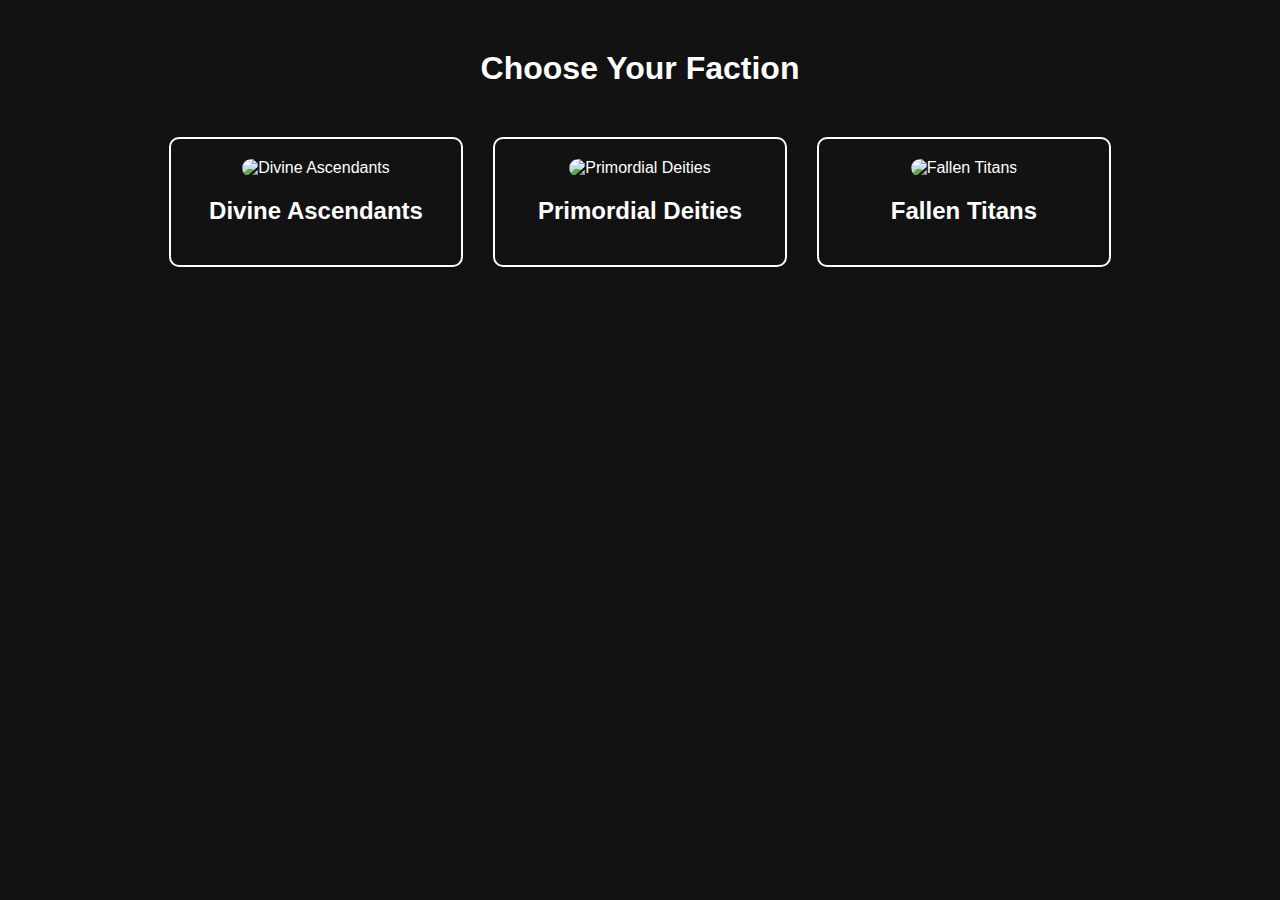
==== index.html @ 0a84ab9f "Added full minting page functionality" ====
<!DOCTYPE html>
<html lang="en">
<head>
    <meta charset="UTF-8">
    <meta name="viewport" content="width=device-width, initial-scale=1.0">
    <title>Pure Soul NFT - Faction Selection</title>
    <link rel="stylesheet" href="css/style.css">
</head>
<body>
    <h1>Choose Your Faction</h1>
    <div class="faction-container">
        <a href="mint-divine.html" class="faction divine">
            <img src="images/divine-banner.jpg" alt="Divine Ascendants">
            <h2>Divine Ascendants</h2>
        </a>
        <a href="mint-primordial.html" class="faction primordial">
            <img src="images/primordial-banner.jpg" alt="Primordial Deities">
            <h2>Primordial Deities</h2>
        </a>
        <a href="mint-fallen.html" class="faction fallen">
            <img src="images/fallen-banner.jpg" alt="Fallen Titans">
            <h2>Fallen Titans</h2>
        </a>
    </div>
</body>
</html>
---- css/style.css ----
body {
    font-family: Arial, sans-serif;
    background-color: #121212;
    color: white;
    text-align: center;
    margin: 0;
    padding: 0;
}

h1 {
    margin-top: 50px;
}

.faction-container {
    display: flex;
    justify-content: center;
    gap: 30px;
    margin-top: 50px;
}

.faction {
    text-decoration: none;
    color: white;
    text-align: center;
    border: 2px solid white;
    padding: 20px;
    border-radius: 10px;
    width: 250px;
    transition: 0.3s;
}

.faction img {
    width: 100%;
    height: auto;
    border-radius: 10px;
}

.faction:hover {
    transform: scale(1.05);
    border-color: gold;
}
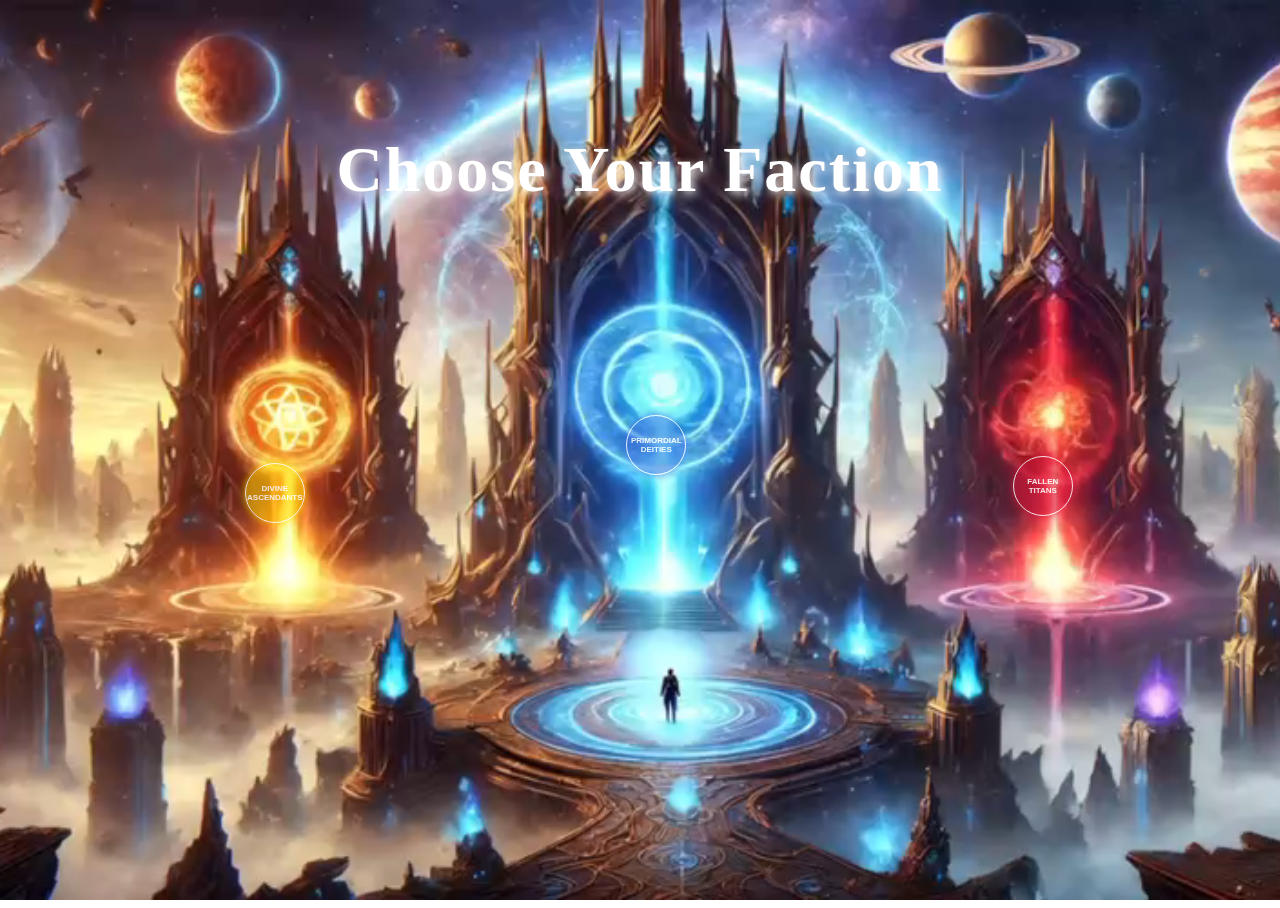
==== commit bdd408f7: "Updated site files" ====
--- a/index.html
+++ b/index.html
@@ -3,24 +3,38 @@
 <head>
     <meta charset="UTF-8">
     <meta name="viewport" content="width=device-width, initial-scale=1.0">
-    <title>Pure Soul NFT - Faction Selection</title>
+    <title>Pure Soul NFT</title>
     <link rel="stylesheet" href="css/style.css">
 </head>
 <body>
-    <h1>Choose Your Faction</h1>
-    <div class="faction-container">
-        <a href="mint-divine.html" class="faction divine">
-            <img src="images/divine-banner.jpg" alt="Divine Ascendants">
-            <h2>Divine Ascendants</h2>
-        </a>
-        <a href="mint-primordial.html" class="faction primordial">
-            <img src="images/primordial-banner.jpg" alt="Primordial Deities">
-            <h2>Primordial Deities</h2>
-        </a>
-        <a href="mint-fallen.html" class="faction fallen">
-            <img src="images/fallen-banner.jpg" alt="Fallen Titans">
-            <h2>Fallen Titans</h2>
-        </a>
+
+    <!-- Background Video -->
+    <div id="background-container">
+        <video id="background-video" autoplay loop playsinline>
+            <source src="images/background.mp4" type="video/mp4">
+            Your browser does not support the video tag.
+        </video>
     </div>
+
+    <!-- Choose Your Faction Text -->
+    <div id="faction-text">
+        <h1>Choose Your Faction</h1>
+    </div>
+
+    <!-- Faction Selection Buttons -->
+    <div id="faction-buttons">
+        <button class="faction-button divine" onclick="selectFaction('divine')">Divine Ascendants</button>
+        <button class="faction-button primordial" onclick="selectFaction('primordial')">Primordial Deities</button>
+        <button class="faction-button fallen" onclick="selectFaction('fallen')">Fallen Titans</button>
+    </div>
+
+    <script src="js/script.js"></script>
+    <script>
+        window.addEventListener("pageshow", function(event) {
+            if (event.persisted) {
+                window.location.reload();
+            }
+        });
+      </script>
 </body>
 </html>--- a/css/style.css
+++ b/css/style.css
@@ -1,41 +1,94 @@
-body {
-    font-family: Arial, sans-serif;
-    background-color: #121212;
-    color: white;
-    text-align: center;
-    margin: 0;
-    padding: 0;
+/* Background Video */
+#background-container {
+    position: fixed;
+    top: 0;
+    left: 0;
+    width: 100%;
+    height: 100%;
+    z-index: -1;
+    overflow: hidden;
 }
 
-h1 {
-    margin-top: 50px;
+#background-video {
+    width: 100%;
+    height: 100%;
+    object-fit: cover;
 }
 
-.faction-container {
-    display: flex;
-    justify-content: center;
-    gap: 30px;
-    margin-top: 50px;
+/* Centered "Choose Your Faction" Text - Smaller & Better Font */
+#faction-text {
+    position: absolute;
+    top: 10%;
+    left: 50%;
+    transform: translateX(-50%);
+    font-size: 2rem;
+    color: white;
+    text-shadow: 3px 3px 10px rgba(255, 255, 255, 0.9);
+    font-family: 'Cinzel', serif;
+    letter-spacing: 2px;
 }
 
-.faction {
-    text-decoration: none;
-    color: white;
-    text-align: center;
-    border: 2px solid white;
-    padding: 20px;
-    border-radius: 10px;
-    width: 250px;
-    transition: 0.3s;
+/* Faction Buttons - Placed Over Portals */
+#faction-buttons {
+    position: absolute;
+    width: 100%;
+    height: 100%;
 }
 
-.faction img {
-    width: 100%;
-    height: auto;
-    border-radius: 10px;
+/* General Button Styles */
+.faction-button {
+    position: absolute;
+    width: 60px;  /* Increased from 40px */
+    height: 60px; /* Increased from 40px */
+    border-radius: 50%;
+    border: 1px solid white; /* Clearer border */
+    font-size: 0.5rem; /* Slightly larger text */
+    font-weight: bold;
+    color: white;
+    text-transform: uppercase;
+    cursor: pointer;
+    transition: 0.3s;
+    display: flex;
+    align-items: center;
+    justify-content: center;
+    text-align: center;
+    background: rgba(0, 0, 0, 0.4); /* Slightly darker for readability */
+    box-shadow: 0px 0px 6px white;
+    opacity: 0.85; /* Keeps it subtle */
 }
 
-.faction:hover {
-    transform: scale(1.05);
-    border-color: gold;
+/* Adjusted Button Placement Over Portals */
+.faction-button.divine {
+    left: 18.5%;
+    top: 50.5%;
+    background: rgba(255, 215, 0, 0.6);
+    box-shadow: 0px 0px 8px gold;
+}
+
+.faction-button.primordial {
+    left: 48.3%;
+    top: 45.2%;
+    background: rgba(65, 105, 225, 0.6);
+    box-shadow: 0px 0px 8px royalblue;
+}
+
+.faction-button.fallen {
+    left: 78.5%;
+    top: 49.8%;
+    background: rgba(220, 20, 60, 0.6);
+    box-shadow: 0px 0px 8px crimson;
+}
+
+/* Button Hover Effects */
+.faction-button:hover {
+    box-shadow: 0px 0px 12px white;
+    opacity: 1;
+}
+#faction-video {
+    position: absolute;
+    top: 0;
+    left: 0;
+    width: 100vw;
+    height: 100vh;
+    object-fit: cover;
 }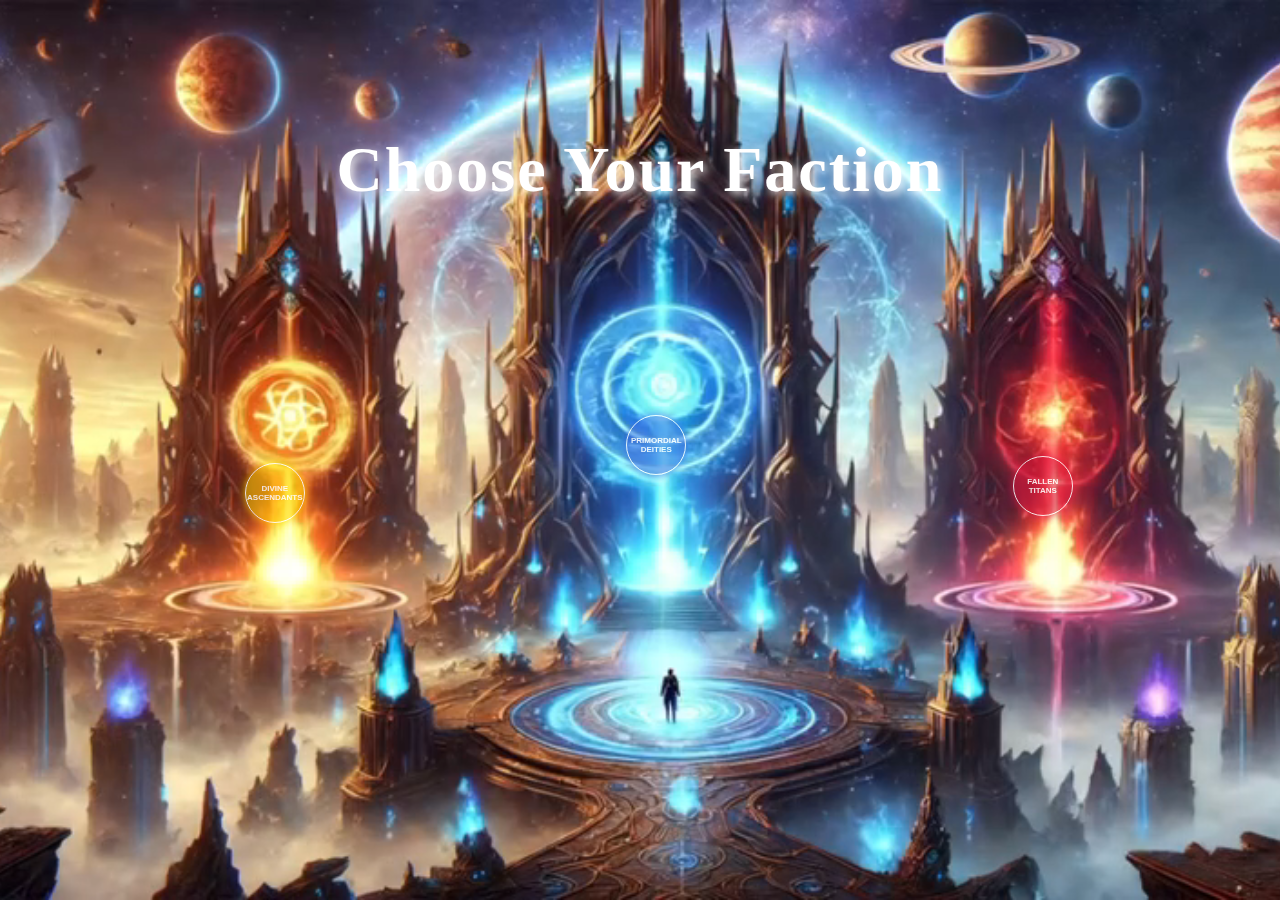
==== commit f0e35713: "Fixed video autoplay for mobile" ====
--- a/index.html
+++ b/index.html
@@ -5,16 +5,17 @@
     <meta name="viewport" content="width=device-width, initial-scale=1.0">
     <title>Pure Soul NFT</title>
     <link rel="stylesheet" href="css/style.css">
+    <meta name="viewport" content="width=device-width, initial-scale=1.0">
 </head>
 <body>
 
-    <!-- Background Video -->
-    <div id="background-container">
-        <video id="background-video" autoplay loop playsinline>
-            <source src="images/background.mp4" type="video/mp4">
-            Your browser does not support the video tag.
-        </video>
-    </div>
+   <!-- Background Video -->
+<div id="background-container">
+    <video id="background-video" autoplay loop muted playsinline>
+        <source src="images/background.mp4" type="video/mp4">
+        Your browser does not support the video tag.
+    </video>
+</div>
 
     <!-- Choose Your Faction Text -->
     <div id="faction-text">
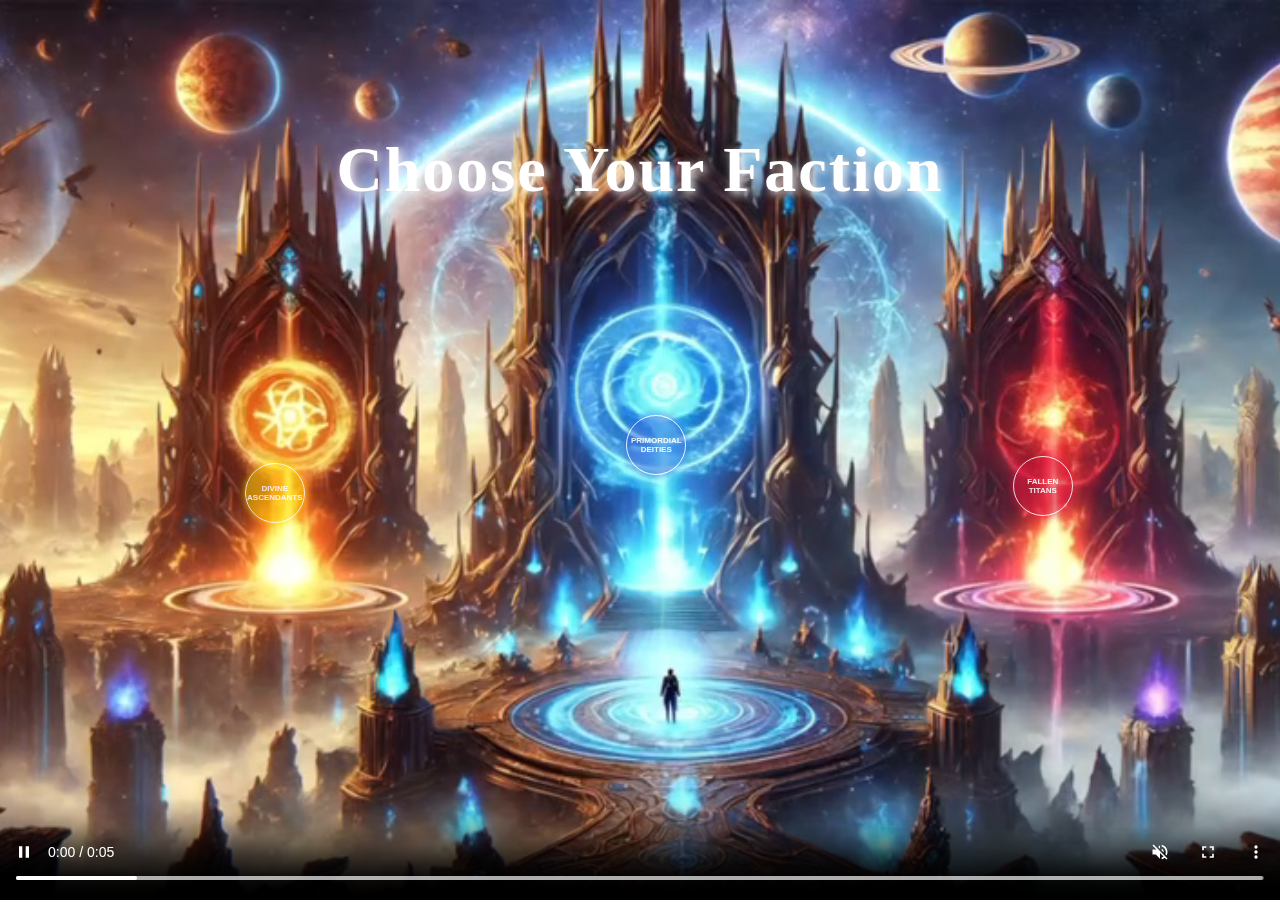
==== commit 2767f10e: "Fixed faction video sound settings" ====
--- a/index.html
+++ b/index.html
@@ -11,7 +11,7 @@
 
    <!-- Background Video -->
 <div id="background-container">
-    <video id="background-video" autoplay loop muted playsinline>
+    <video id="background-video" autoplay loop playsinline controls muted="false">
         <source src="images/background.mp4" type="video/mp4">
         Your browser does not support the video tag.
     </video>
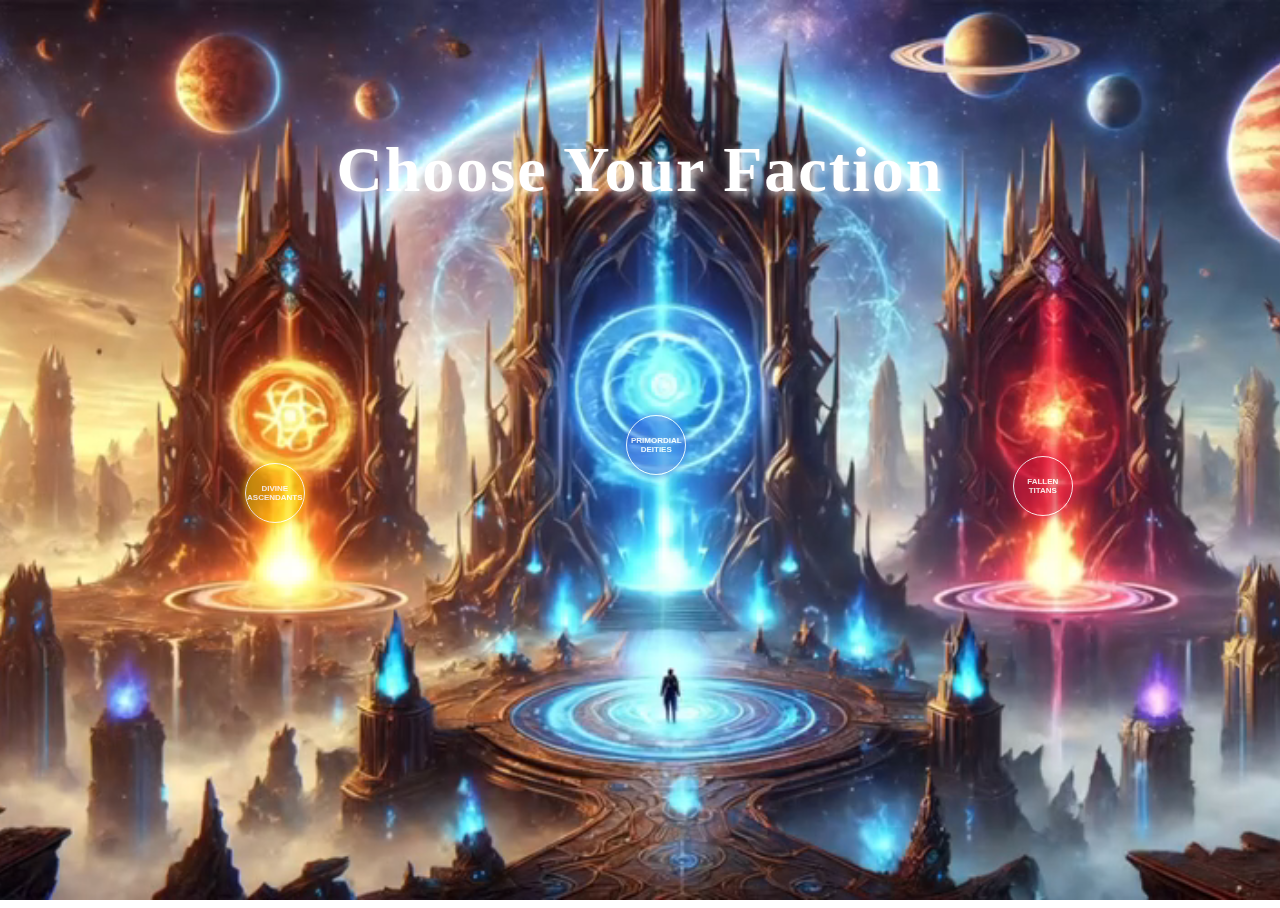
==== commit c77b88ea: "Removed video controls and ensured fullscreen layout" ====
--- a/index.html
+++ b/index.html
@@ -11,9 +11,8 @@
 
    <!-- Background Video -->
 <div id="background-container">
-    <video id="background-video" autoplay loop playsinline controls muted="false">
+    <video id="background-video" autoplay loop muted playsinline>
         <source src="images/background.mp4" type="video/mp4">
-        Your browser does not support the video tag.
     </video>
 </div>
 
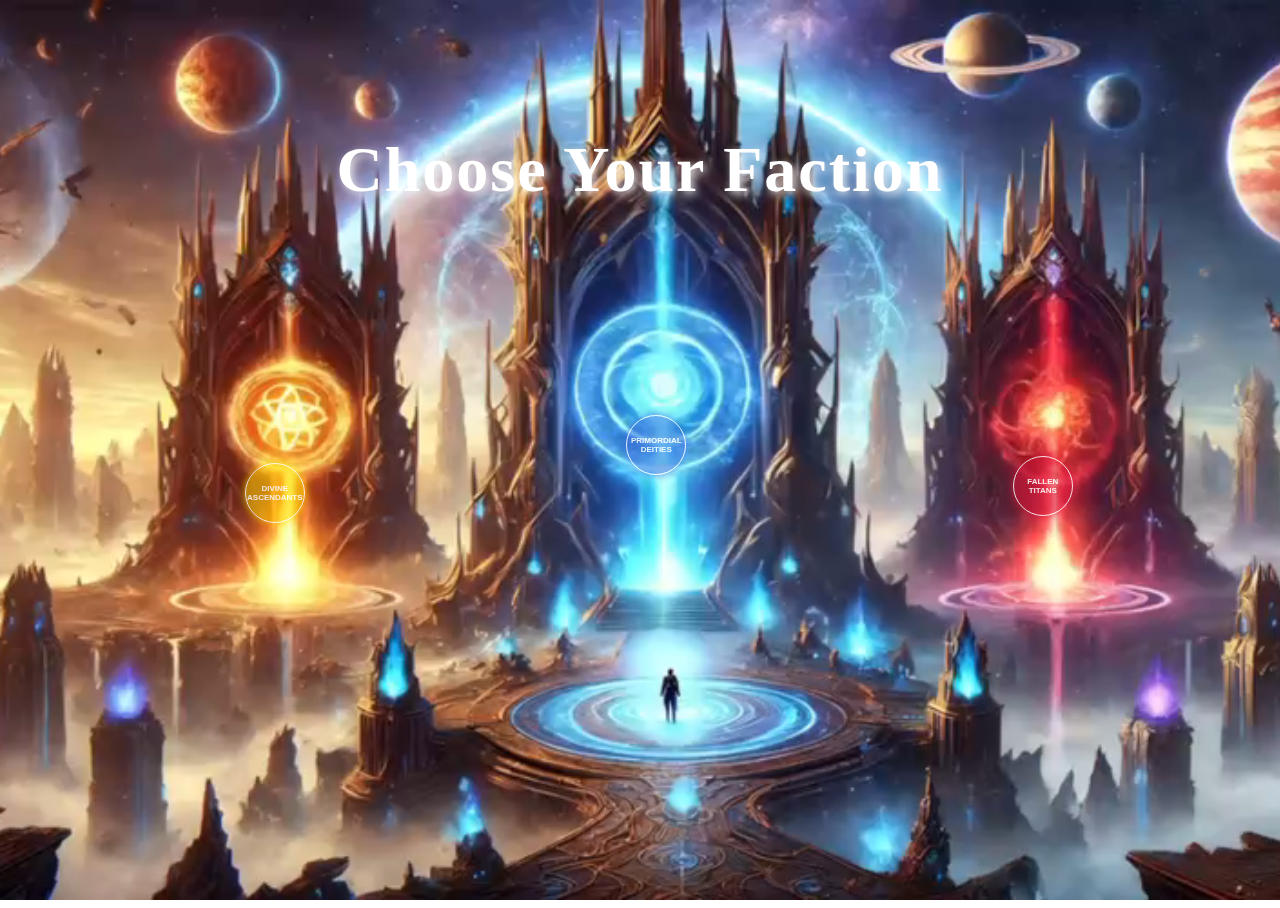
==== commit a04cd5b3: "Restored video autoplay without controls" ====
--- a/index.html
+++ b/index.html
@@ -11,8 +11,9 @@
 
    <!-- Background Video -->
 <div id="background-container">
-    <video id="background-video" autoplay loop muted playsinline>
+    <video id="background-video" autoplay loop playsinline>
         <source src="images/background.mp4" type="video/mp4">
+        Your browser does not support the video tag.
     </video>
 </div>
 
